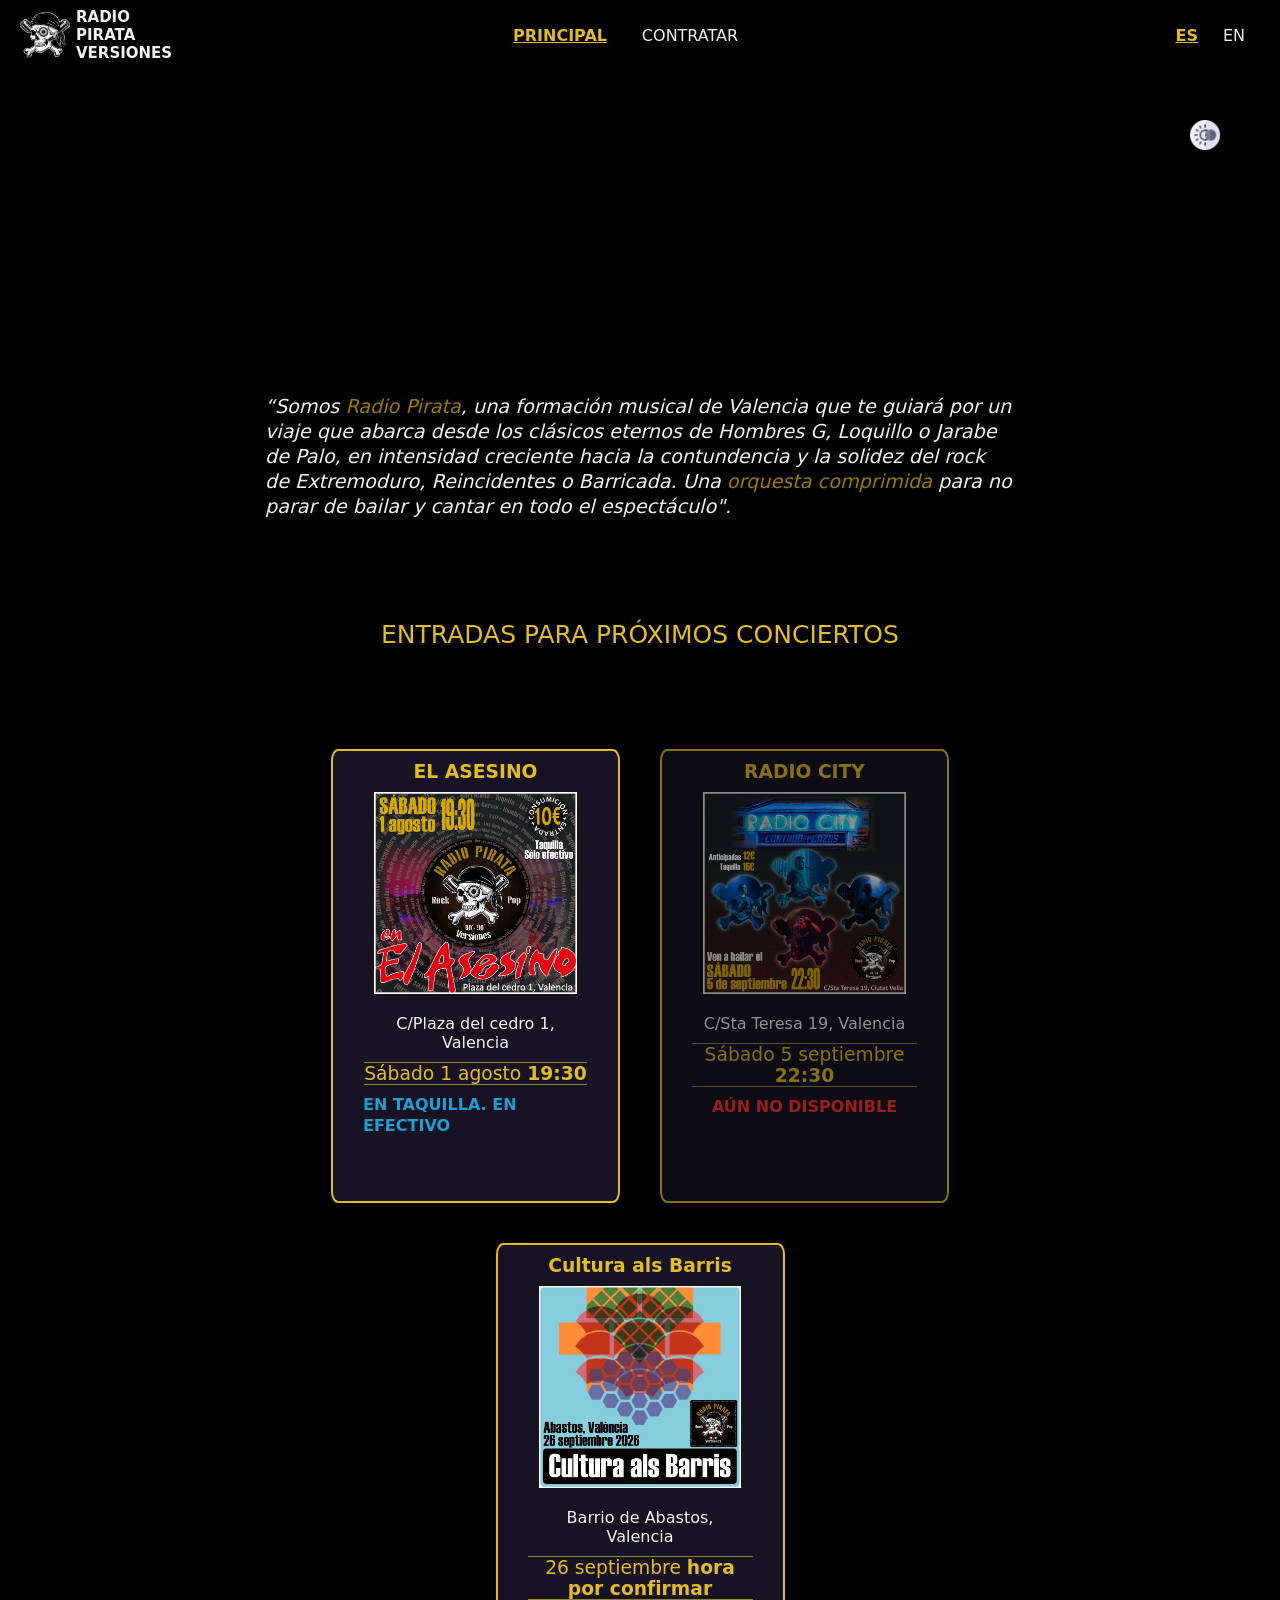
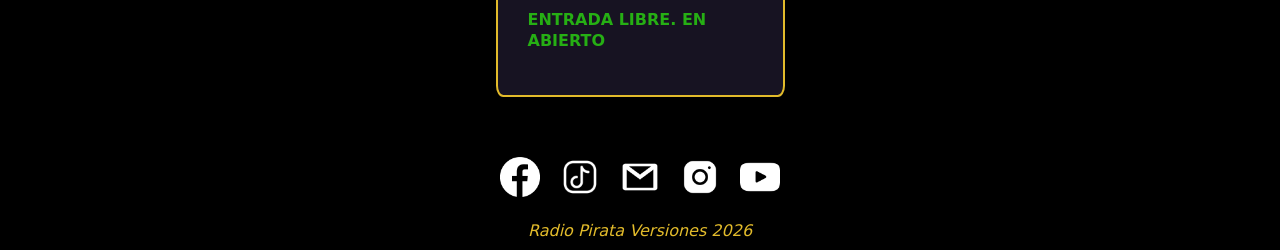
==== index.html @ 69553586 "Añado cartel bolo abastos 26septiembre" ====
<!DOCTYPE html>
<html lang="es">
  <head>
    <meta charset="UTF-8" />
    <meta name="viewport" content="width=device-width, initial-scale=1.0" />
    <!-- Título optimizado con palabras clave -->
    <title>Radio Pirata | Grupo de Versiones Pop-Rock en Valencia</title>

    <!-- Rutas corregidas (sin el ../) -->
    <link rel="icon" type="image/png" href="imagenes/sin_borde.png" sizes="480x480" />
    <link rel="apple-touch-icon" href="imagenes/sin_borde2.png" />
    <link rel="stylesheet" href="estilo2.css" />
    

    <meta name="description" content="Radio Pirata: Grupo de versiones en Valencia. El mejor pop-rock de los 80 y 90: Hombres G, Loquillo, Extremoduro y más. ¡Contrátanos para tu evento!">
    
    <meta property="og:type" content="website">
    <meta property="og:url" content="https://danielmonteroroman.github.io/radio-pirata-versiones/">
    <meta property="og:title" content="Radio Pirata Versiones | Grupo Musical Valencia">
    <meta property="og:description" content="Revive el mejor pop-rock de los 80 y 90 con Radio Pirata. Conciertos en directo y contratación.">
    <meta property="og:image" content="https://danielmonteroroman.github.io/radio-pirata-versiones/imagenes/con_borde.png">

    <meta name="twitter:card" content="summary_large_image">
    <meta name="twitter:title" content="Radio Pirata Versiones | Rock 80s y 90s">
    <meta name="twitter:image" content="https://danielmonteroroman.github.io/radio-pirata-versiones/imagenes/con_borde.png">
  
    <meta name="google-site-verification" content="Q3hFV1YTXYrRKF55JY605f8mhFQ7PyG21UjYnfD1I-o" />

  </head>
  <body class="dark-mode">
    <header>
       
      <section  id="ham_menu">
        <button id="cerrar" class="button_ham"><img src="imagenes/Close.png" alt="botón para cerrar menú"></button>
       <div >
        <ul >
          <li class="seleccionado">PRINCIPAL</li>          
          
          <li><a href="ES/contratar.html">CONTRATAR</a></li>
        </ul>
        <ul id="ham_idioma">
            <li class="seleccionado">ES</li>
            <li><a href="EN/main.html">EN</a></li>
          </ul>
      </div>
      </section>

      <div class="cabecera">
        <section id="hamburger">
          <button><img src="imagenes/ham_blanco.png" alt="boton para abrir menu"></button>
        </section>

        <section class="cabecera-izquierda">
          <img
            src="imagenes/con_borde.png"
            alt="logo de Radio Pirata"
          />
          <h1>RADIO PIRATA VERSIONES</h1>
        </section>

        <section id="nav">
          
          <ul>
            <li class="seleccionado">PRINCIPAL</li>
            
             <li><a href="ES/contratar.html">CONTRATAR</a></li>
          </ul>
        </section>

      <section class="cabecera-derecha" id="idiomas">
          <ul>
             <li class="seleccionado">ES</li>
            <li><a href="EN/main.html">EN</a></li>
          </ul>
        </section>

        <img id="tema" src="imagenes/circle.png" alt="botón para cambiar modo oscuro y claro" />
      </div>
    </header>

    <section id="presentacion">
      

      <div id="descripcion">

       

        <video  id="profile" autoplay  muted playsinline> <!--LOGO-->
          <source src="videos/logo.webm" type="video/webm">
          Tu navegador no soporta videos integrados.
        </video>
       <!-- <img id="profile" src="../imagenes/circular_con_todo.png" />-->
        <p>
          <br/>
          “Somos <b >Radio Pirata</b>, una formación musical de Valencia que te guiará por un viaje que abarca desde los clásicos 
          eternos de Hombres G, Loquillo o Jarabe de Palo, en intensidad creciente hacia la contundencia y la solidez del rock
          de Extremoduro, Reincidentes o Barricada. Una <b>orquesta comprimida</b> para no parar de bailar y cantar en todo el 
          espectáculo".
        </p>
        
      </div>
    </section>
    
    <main id="muestra_juegos">
      <h2>  ENTRADAS PARA PRÓXIMOS CONCIERTOS</h2>

      <div class="proyectos">
        
        
        <!--
        <a href="https://www.blacknoteclub.com/event-details/radio-pirata" target="_blank">
          <div class="juego">
            <h3> <strong>BLACK NOTE CLUB</strong></h3>
            <img
              id="logo_DogsAndPuppies"
              width="200"
              src="imagenes/black.jpg"
              alt="cartel del concierto en Black Note Club"
            />
            
            <h4 style="margin: 10px;">VER CONCIERTO</h4> 
              <h3 class="fecha">
            
              <strong> YOUTUBE</strong></h3>
            

            <p class="anuncio" style="color: #229dd1;">
            Grabación del concierto en directo  el 11 de julio de 2026 en Black Note Club, Valencia.
            </p>
          </div>
        </a>
        -->
          <a href="" onclick="return false;">
          <div class="juego inactivo">
            <h3> <strong>EL ASESINO</strong></h3>
            <img
              id="logo_DogsAndPuppies"
              width="200"
              src="imagenes/Asesino_1agosto.jpg"
              alt="cartel del concierto en El Asesino"
            />
            
            <h4 style="margin: 10px;">C/Plaza del cedro 1, Valencia</h4> 
              <h3 class="fecha"> Sábado 1 agosto
            
              <strong> 19:30</strong></h3>
            

            <p class="anuncio" style="color: #229dd1;">
            EN TAQUILLA. EN EFECTIVO
            </p>
           
          </div>
        </a>
         
         <a href="" onclick="return false;">
          <div class="juego inactivo proximamente">
            <h3> <strong>RADIO CITY</strong></h3>
            <img
              id="logo_DogsAndPuppies"
              width="200"
              src="imagenes/radio city 5septiembre.jpg"
              alt="cartel del concierto en Radio City"
            />
            
            <h4 style="margin: 10px;">C/Sta Teresa 19, Valencia</h4> 
              <h3 class="fecha"> Sábado 5 septiembre
            
              <strong> 22:30</strong></h3>
            

            <p class="anuncio" style="color: #ff3535;">
            AÚN NO DISPONIBLE
            </p>
           
          </div>
        </a>

        <a href="" onclick="return false;">
          <div class="juego inactivo">
            <h3> <strong>Cultura als Barris</strong></h3>
            <img
              id="logo_DogsAndPuppies"
              width="200"
              src="imagenes/Abastos_CulturaAlsBarris_26septiembre.jpg"
              alt="cartel del concierto de Cultura als Barris"
            />
            
            <h4 style="margin: 10px;">Barrio de Abastos, Valencia</h4> 
              <h3 class="fecha"> 26 septiembre
            
              <strong>hora por confirmar</strong></h3>
            

            <p class="anuncio" style="color: #26af14;">
            ENTRADA LIBRE. EN ABIERTO
            </p>
           
          </div>
        </a>
        
      
        
        <!--ACTIVO-->

        <!--  
        <a href="https://www.entradascastellon.com/2026/4/25/radio-pirata-rock-de-los-80-90-en-castello-la-bohemia?cs=tickets-castellon" target="_blank">
          <div class="juego">
             <h3><strong>LA BOHEMIA</strong></h3>
            <img
              id="logo_DogsAndPuppies"
              width="200"
              src="imagenes/CARTEL BOHEMIA.png"
              alt="cartel del concierto en La Bohemia"
            />
           
            <h4 style="margin: 10px;">C/Ciscar 14, Castellón de la Plana </h4>
            <h3 class="fecha">Sábado 25 abril 2026
            <strong>19:30</strong> </h3>
            

            <p class="anuncio" style="color: #229dd1;">
         COMPRAR ENTRADAS
            </p>
          </div>
        </a>
        -->

        <!--INACTIVO-->

       <!-- <a href="" onclick="return false;">
          <div class="juego inactivo">
            <h3>BLACK NOTE</h3>
            <img
              id="logo_DogsAndPuppies"
              width="200"
              src="../imagenes/black.jpg"
              alt="cartel del concierto en Black Note Club"
            />
            
            <h4>Polo y Peilorón Valencia</br>
             24 de julio de 2026
            </h4> 
             <h3>19:00</h3>
            

            <p>
             <strong>AÚN NO DISPONIBLE</strong>
            </p>
          </div>
        </a>-->

       <!-- <h2>YOUTUBE: Concierto en directo el 11 de julio de 2026 en Black Note Club, Valencia:</h2>

             <iframe width="560" height="315" src="https://www.youtube.com/embed/INWtBLVp1wk?si=n5qknh2-gwpCuo0Y&amp;start=180" title="YouTube video player" frameborder="0" allow="accelerometer; autoplay; clipboard-write; encrypted-media; gyroscope; picture-in-picture; web-share" referrerpolicy="strict-origin-when-cross-origin" allowfullscreen></iframe>--> 

        
      </div>
      
     
    </main>

     <footer>
      <section id="redes">
        <a href="https://www.facebook.com/people/Radio-Pirata-Versiones/61585235996699/" target="_blank"
          ><img src="imagenes/2067d3.png" alt="Página de Facebook de Radio Pirata Versiones"
        /></a>
        <a href="https://www.tiktok.com/@radiopirataversiones" target="_blank"
          ><img src="imagenes/Iconoir_tiktok_white.svg.png" alt="Página de TikTok de Radio Pirata Versiones"
        /></a>

        <a href="mailto:radiopirataversiones@hotmail.com" target="_blank"
          ><img src="imagenes/gmail.png" alt="e-mail de Radio Pirata Versiones"
        /></a>
        <a href="https://www.instagram.com/radiopirataversiones/" target="_blank"
          ><img src="imagenes/instagram-new.png" alt="Página de Instagram de Radio Pirata Versiones" />
        </a>
        <a href="https://www.youtube.com/@RadioPirataVersiones" target="_blank"
          ><img src="imagenes/152810s.png" alt="Página de YouTube de Radio Pirata Versiones" />
        </a>
      </section>
      <address>Radio Pirata Versiones 2026</address>
    </footer>

    <script src="control.js" defer></script>
  </body>
</html>
---- estilo2.css ----
:root
{
  --cabecera: #000000e6;
  --negroFondo: #000000;
  --blancoFondo: #eae9e9;


 
  --letrasAmarillas: #e2bb2b;

  --letrasBlancas: #f1f1f1;
  --letrasNegras: #191919;


  --tarjetasOscuras: #171322;
  --tarjetasClaras: #ffffff;

 

  --enlace_hover:#cd7266;
  --menulateral:#4b0902f9;
   
}
html {
  background-color: #1e0088; /* mismo que var(--negroFondo) */
  color: #f1f1f1;
}

body,
html {
  
  min-height: 100vh;
  width: 100%;
  margin: 0;
  padding: 0;
  transition: background-color 1s, color 0.4s;
  scroll-behavior: smooth;
  
}

b {
 color: #9b7a02;
  font-weight: 500;
}

html {
  scroll-behavior: smooth;
  
}

* {
  font-family: system-ui, -apple-system, BlinkMacSystemFont, "Segoe UI", Roboto,
    Oxygen, Ubuntu, Cantarell, "Open Sans", "Helvetica Neue", sans-serif;
  margin: 0;

}

section, article {
  scroll-margin-top: 67.80px; /* altura del menú fijo */
}

/*------------------------------------------TEMAS*/



body.light-mode #presentacion {
  background-image:
  linear-gradient(var(--blancoFondo), rgba(255, 255, 255, 0.2), var(--blancoFondo)),
  url("imagenes/fondo4.gif");
  background-repeat: no-repeat;
  background-size:cover;
  background-position: center; 
  
}

body.dark-mode #presentacion {
 background-image:
  linear-gradient(var(--negroFondo), rgba(0, 0, 0, 0.50), var(--negroFondo)),
  url("imagenes/fondo4.gif");
  background-repeat: no-repeat;
  background-size:cover;
  background-position: center;
  
}

html.light-mode body, body.light-mode {
  background: var(--blancoFondo);
}
html.dark-mode body, body.dark-mode {
  background: var(--negroFondo);
}

body.light-mode p {
  color: var(--negroFondo);
}

body.dark-mode p,
body.dark-mode #descripcion p {
  color: var(--letrasBlancas)
}

body.light-mode p,
body.light-mode #descripcion p {
  color: var(--negroFondo);
}

body.light-mode .blanc {
  filter: drop-shadow(0 0 0.15rem rgb(0, 0, 0));
}

body.light-mode #overlay p {
  background-color:var(--blancoFondo);
  border-radius: 15px;
}

body.dark-mode .juego {
  background-color: var(--tarjetasOscuras);
  border: 2px solid var(--letrasAmarillas);
 
}

body.light-mode .juego {
  background-color: var(--tarjetasClaras);
  border: 3px solid; color:#c9ae00;
 
}

body.dark-mode .juego h4
{
    color: var(--letrasBlancas);
}

body.light-mode .juego h4
{
    color: var(--negroFondo);
}

body.dark-mode main p a:hover {
  color: #6691cd;
  
}

body.light-mode main p a:hover {
  color: rgb(102, 145, 205);
  
}

body.light-mode h3, body.light-mode h2{
    color:  rgb(143, 114, 0);
    
}

body.dark-mode h3, body.dark-mode h2{
    color:var(--letrasAmarillas);
}


body.dark-mode #timeline .derecha p
{
  color: var(--letrasAmarillas);
}
body.light-mode #timeline .derecha p
{
  color: var(--cabecera);
}

body.light-mode .contact-form input,
body.light-mode .contact-form textarea {
  
  background-color: var(--tarjetasClaras);

}

body.dark-mode .contact-form input,
body.dark-mode .contact-form textarea {

  background-color: #444;
  
}

body.dark-mode label{
  color: var(--letrasBlancas);
}

body.light-mode label{
  color: var(--letrasNegras);
}

 body.light-mode .contact-form button {
  background-color: var(--cabecera) ;
  color: var(--letrasBlancas);

    
}

body.dark-mode .contact-form button {
  background-color: var(--letrasAmarillas);
  color: #222;
  
}

body.dark-mode .contact-form input:focus,
body.dark-mode .contact-form textarea:focus {
  outline: 2px solid var(--letrasAmarillas);
}
body.light-mode .contact-form input:focus,
body.light-mode .contact-form textarea:focus {
  outline: 2px solid var(--cabecera);
}

body.dark-mode .contact-form input,
body.dark-mode .contact-form textarea {
 
  color:var(--letrasBlancas);
 
}

body.ligth-mode .contact-form input,
body.ligth-mode .contact-form textarea {
 
  color:var(--letrasNegras);
 
}

body.dark-mode #segunda_descripcion b{
  color: var(--letrasAmarillas);
}
body.light-mode #segunda_descripcion b{
  color: var(--cabecera);
}


body.dark-mode #timeline { 
  border-left: 4px solid var(--letrasAmarillas);
}
body.light-mode #timeline { 
  border-left: 4px solid var(--cabecera);
}

body.dark-mode .aportacion{
  border-left: 4px solid var(--letrasAmarillas);
}

body.light-mode .aportacion{
  border-left: 4px solid var(--cabecera);
}

/*

body.light-mode .galeria img{
  border: 2px, solid var(--tarjetasOscuras);
}

body.dark-mode .galeria img{
  border: 2px, solid  white;
}

*/

/*--------------------------------------------GENERAL - PRINCIPAL*/

#hamburger {
  display: none;
}

#ham_menu{
    opacity: 0;
    visibility: hidden;
    
    position:fixed;
    top:0;
    left: 0;
    bottom: 0;
    transition: transform 0.4s;
}

body a {
  text-decoration: none;
  color: inherit;
}

p {
  line-height: 1.3;
}

h1 {
  /*font-size: calc(1em + 10vw);
  margin: 10px;

  color: var(--letrasBlancas);

  font-weight: 500;
 

  font-family: system-ui, -apple-system, BlinkMacSystemFont, Oxygen, Ubuntu, Cantarell, "Open Sans", "Helvetica Neue", sans-serif;
    

   margin-bottom: 0;*/

   
   font-size: 15px;
   
}



#muestra_juegos {
  margin-top: 100px;
  width: 70vw;

  margin-left: auto;
  margin-right: auto;
  display: block;
}

 h3 {
  
  text-align: center;
  font-weight: 400;
}


h2{

     font-size: calc(1em + 4vw);
    font-weight: 500;
    text-align: center;
}

header {
  width: 100%;
  display: flex;
  flex-direction: row;
  background-color: var(--cabecera);
  backdrop-filter: blur(10px);

  position: sticky;
  top: 0;
  z-index: 1000;
}

#tema {
  position: relative;
  width: 30px;
  top: 100px;
  left: -60px;
  cursor:pointer;
  justify-items: end;
}

#tema img {
  width: 100%;
  filter: drop-shadow(0 0 0.25rem  rgb(0, 0, 0));
}
#nav {
  width: 50%;
  margin: 0 auto;
  display: flex;
  color: var(--letrasBlancas);


}

.cabecera {
  display: flex;
  flex-direction: row;
  box-shadow: 0px 1px 15px 2px black;

  align-items: center;
  justify-content: space-between;
  width: 100%;
}

.cabecera-izquierda {
  display: flex;
  align-items: center;
  gap: 6px;
  justify-content: flex-start;

  width: 100px;
}

.cabecera-izquierda h3
{
   display: none;
}

.cabecera-derecha {
  width: 100px;
  display: flex; 

  justify-content: flex-end;
  align-items: center;
  margin-left: 0;
  color: var(--letrasBlancas);
}

.cabecera-derecha ul {
  display: flex;
  
  gap: 25px;
  list-style: none;

  margin-right: 5%;
  justify-content: center;
  align-items: center;
}

#nav {
 
  justify-content: center;
  align-items: center;
}

.cabecera-derecha #idiomas ul {
  gap: 8px !important;
  justify-content: flex-end;
}

.cabecera-izquierda img {
  width: 50px;
  margin-left: 20px;
  margin-top: 10px;
  margin-bottom: 10px;
}


#presentacion{
    margin-top: 25px;
    display: flex;
    flex-direction: column;
    align-items: center;
   
}



#descripcion {

  margin-top: 25px;
  display: flex;
  flex-direction: column;
  align-items: center;
  justify-content: center;
  text-align: center;  
 
}


#descripcion p {
  font-size: 1.2em;
  font-style: italic;
 
  max-width: 750px;    
 
  text-align: left;
 
}



#profile {
  width: 1000%;  

  max-width: 500px;

  border-radius: 150px;
  border-color: rgb(0, 0, 0);

  position: static;
 
}



.proyectos {
  width: 100%;
  
  text-align: center;

  display: flex;
  flex-flow: row wrap;

  justify-content: center;

  align-items: start;

  gap: 40px;
  margin-bottom: 50px;
  margin-top: 100px;

}

.proyectos a
{
   height:max-content;
}

.juego {

  display: flex;
  flex-direction: column;
  align-items:center;
  justify-content: flex-start;
   

 position: relative;

  width: 225px;
  height: 400px; 

  padding-top: 10px;
  padding-left: 30px;
  padding-right: 30px;
  padding-bottom: 40px;
  transition: transform 0.2s;

   border-radius: 2.5%;
   

}

.juego img {
  width: 90%;

  
  margin: 10px;

  width: 90%;
  
}

.juego h4{

    color:#dfdede ;
    font-weight: 400;
    margin-bottom: 30px;
}

.fecha{
  border-top: 1px solid #958520;
  border-bottom: 1px solid #958520;
}

.anuncio{
  
  font-weight: bold;
  margin-top: 10px;
}

.juego:not(.inactivo):hover  {
  transform: scale(1.01); /* 100/90 ≈ 1.11 */
  cursor: pointer;
  filter: drop-shadow(0px 3px 3px rgb(99, 99, 99));
  
}
.juego.inactivo:not(.proximamente) {
  cursor:default; /* Ponemos el ratón de "prohibido" en vez de la manita */
  
}

/* --- ESTILOS SOLO PARA EL EVENTO INACTIVO --- */

/* 1. Lo hacemos un poco transparente para que parezca apagado */
.juego.proximamente {
  opacity: 0.6; 
  cursor: not-allowed; /* Ponemos el ratón de "prohibido" en vez de la manita */
}

/* 2. Anulamos los efectos de tu hover normal */
.juego.inactivo:hover {
  transform: none; /* Quitamos el scale(1.02) */
  /*cursor: not-allowed;  Ponemos el ratón de "prohibido" en vez de la manita */
  filter: none; /* Quitamos la sombra (drop-shadow) */
}



.juego p {
  
  font-size: 16px;
  text-align: left ;
}

.juego:not(.inactivo):hover h3 {
  color: #d3a314;
}

header p {
  margin: 5px;
}

ul {
  list-style: none;
  display: flex;
  justify-content: center;

  padding: 0;
}

#nav ul li {
  padding: 5px;
  width: 120px;
  text-align: center;
}

ul li:hover {
  color: #f6d46d;;
  cursor: pointer;
}

footer {
  
  background-color:var(--cabecera);
  color: var(--letrasAmarillas);
  text-align: center;

  width: 100%;
}


#redes {
  display: flex;
  flex-wrap: wrap;
  justify-content: center;
  align-items: center;
  gap: 20px;
  margin: 10px;
}

#redes img {
  width: 40px;
  margin-top: 10px;

  cursor: pointer;
}

#redes_contratar {
  display: flex;
  flex-wrap: wrap;
  justify-content: center;
  align-items: center;
  gap: 30px;
  margin: 10px;
  text-align: center;
}

#redes_contratar   img {
  width: 70px;
  margin-top: 10px;

  cursor: pointer;
}




.seleccionado {
  color:var(--letrasAmarillas);

  font-weight: bolder;

  text-decoration: underline;
}

address {
  padding: 10px;
}


/*-----------------------------------------PROJECTS-----*/

/*................ Overlay invisible */


#overlay {
  position: fixed;
  inset: 0;
  background: rgba(0, 0, 0, 0.8);
  display: flex;
  flex-direction: column;
  justify-content: center;
  align-items: center;

  /* transición */
  opacity: 0;
  visibility: hidden;
  transition: opacity 0.4s ease, visibility 0.4s ease;


  z-index:9999;
}
#overlay p {
  margin: 15px;
  padding: 10px;
  padding-left: 40px;
  padding-right: 40px;
  background-color: rgb(55, 55, 55);
  border-radius: 15px;
}

#overlay img {
  max-width: 90%;
  max-height: 90%;
  transform: scale(0.9);
  transition: transform 0.4s ease;
}

/*................ Cuando se hace visible */

#overlay.visible {
  opacity: 1;
  visibility: visible;
}

#overlay.visible img {
  transform: scale(1);
}

#overlay p{

  width:70%;
  text-align: center;
}


/*..................*/

#proyectos {
  width: 100%;
  margin-top: 0px;
  display: flex;
  flex-direction: column;
align-items: center;
  align-self:center;  

  gap: 100px;
  
}



#proyectos article {

  display: flex;
  flex-direction: column;
  align-items: center;
  justify-content: center;

  align-self: center;

  transition: background-color 1s, color 0.4s;

  border-radius: 10px;
}

#proyectos article p {
  display: inline;
  width: 70%;
  text-indent: 0;

  line-height: 1.5;
 
  font-size: medium;
  margin: 20px 20px 20px 0px;
  text-align: left;
}

 .title {
  width: 75%;

  max-width: 1500px;
  
}

.galeria {
  display: flex;
  flex-direction: row;
  gap: 10px;
  justify-content: center;
  align-items: center;
  flex-wrap: wrap;
  
  width: 100%;

  max-width: 1400px;

  margin-top:30px;

 
}

.galeria img{
  border-radius: 10px;
}

.galeria img:not(.vertical) {
  width: 350px;
 
  
}
.vertical {
  
 width: 150px;
   
}
.descripcion-proyecto {
  height: auto;
 width: 100%;
  display: flex;

  flex-direction: column;

  justify-content: left;
  align-items: center;
  gap: 20px;
  margin-top:30px;
  

  background-color: rgba(85, 52, 151, 0);
}

.aportacion {
  width: 70%;

  min-width: 300px;
  height: auto;

  padding: 10px;
  text-align: left;
}


main p a {
  text-decoration: underline;
}


.tecnologias {
  width: 90%;

  display: flex;
  flex-direction: row;

  flex-wrap: wrap;
  justify-content: center;
  gap: 30px;
}

.tecnologias img {
  max-width: 105px;
  height: auto;
  width: 100%;
  object-fit: contain;
}

.tecnologias img.doble {
  max-width: 200px;
}

.descargas {

  width: 90%;
  display: flex;
  flex-direction: row;
  flex-wrap: wrap;
  justify-content: center;
  align-items: center;
  gap: 10px;
  margin: 10px;
}
.descargas img {
  width: 150px;
  margin-top: 10px;

  cursor: pointer;
}

/*.video {
  display: flex;
  justify-content: center;
  align-items: center;
  margin: 30px;
}*/

.video {
  position: relative;
  width: 90%;
  
  max-width: 1000px; /* Ancho máximo deseado */
  margin: 0 auto; /* Centra el contenedor horizontalmente */
  margin: 30px auto 0 auto;
 
  aspect-ratio: 16/9;

  border-radius: 10px;
  filter: drop-shadow(0 0 0.25rem  rgb(59, 59, 59));

  overflow: hidden;
}

.video iframe {
  position: absolute;
  top: 0;
  left: 0;
  width: 100%;
  height: 100%;
  max-width: 1000px;
  max-height: 562px;
}


/*----EN DESARROLLO-----*/

.trabajando {
  width: auto;
  max-width: 150px;
}

/*----ABOUT ME-----*/

/*ABOUT ME _---------------------------------------*/

#descripcion.larga{
 padding-bottom: 0px;  
 flex-direction: column-reverse;
}
#descripcion.larga p {
  
 
  max-width: 900px;    
 
  text-align: left;
 
}

#segunda_descripcion p{
    font-size: 1.2em;
  font-style: italic;
 
  max-width: 1210px;    
 
  text-align: left;
 
}

#segunda_descripcion{
  
  margin: 24px;
  padding-bottom: 50px;  
   width: 60%;
   display: flex;
   justify-content: center;
}



#timeline { 

  margin-top: 20px;
  margin-bottom: 50px;
  padding-left: 10px;

  background-size: cover;

  width: auto;
  max-width: 1000px;
  justify-self: center;
  
  display: flex;
  align-items: center;
  flex-direction: column;
  margin-left: 10px;;
  margin-right: 10px;
  align-items: start;
  
}



.evento {
  margin-top:10px;
  width: 95%;
  
  text-align: left;
  margin-bottom: 15px;  
   
}
.evento p {
  
   margin-left: 10px;
   
}
.evento h3{
    text-align: left;
  
  font-size: 130%; 
  font-weight: 700;
}


#segunda_descripcion h3{
  text-align: left;
  
  font-size: 130%; 
  font-weight: 500;
 
}
/*MODO OSCURO*/

/* Eliminado el ancho fijo del body para permitir centrado completo */

/*------------------------------------------contacto:*/

.contacto { 

  padding: 60px 20px;
  text-align: center;
}

.contacto h2 {
  font-size: 2em;
  margin-bottom: 10px;
  
}

.contacto p {
  font-size: 1.1em;
  margin-bottom: 40px;
  
}

.contact-form {
  max-width: 500px;
  margin: 0 auto 40px;
  display: flex;
  flex-direction: column;
  gap: 15px;
}

.contact-form label {
  text-align: left;
  font-weight: 500;
}

.contact-form input,
.contact-form textarea {
  padding: 10px;
  border: none;
  border-radius: 5px;
  font-size: 1em; 
 
}


.contact-form button {
  
 
  font-size: 1.1em;
  font-weight: bold;
  border: none;
  border-radius: 5px;
  padding: 12px;
  cursor: pointer;
  transition: background 0.4s;
}




.mensaje-exito {
  display: none;
  color: #9cff9c;
  font-weight: 500;
  margin-bottom: 20px;
}

@media (max-width: 600px) {
  .contact-form {
    width: 100%;
  }
}


/*Media Query*/

@media screen and (max-width: 1100px) and (orientation: portrait) {
  #hamburger {
    display: flex;
   
  }

  h2{    
    
    margin-bottom: 30px;
    
  } 
  
  
  
  #nav{
    display: none;
  }

  #ham_menu {

    opacity: 0;
    visibility: hidden;
    
    position:fixed;
    top:0;
    left: 0;
    bottom: 0;
    /*background-color: #0a7590f8;*/
    background-color: var(--menulateral);
    
    box-shadow: 0 0 0 100vmax rgba(0, 0, 0, 0.51);

    display: block;
    width: 70%;  
    height: 100vh;

    transform: translateX(-100%); 
    transition: 
     transform 0.5s cubic-bezier(0.77, 0, 0.175, 1),
    opacity 1s ease,
    visibility 0.4s linear 0.4s;

    z-index: 1000;
    padding: 1rem;

    
  }
  #profile{
    max-width: 75%;
    
  }


  #ham_menu.visible{

    
    opacity: 1;
    visibility: visible;

    pointer-events: auto;

    transform:translateX(0);
    transition: transform 0.5s cubic-bezier(0.77, 0, 0.175, 1); 
  }

  #ham_menu ul{
    flex-direction: column;
     gap: 10px;   
    
    display: flex;
    
    gap: 40px;

    align-items: center;
    

    margin-top:100px;
  }

 #ham_menu ul li{
    
    font-size: 25px;
    font-weight: 800;
  }

  .button_ham{
    display: block;
  margin-left: auto;
  background: none;
  border: none;
  cursor: pointer;
    
   
  }

  .cabecera-derecha {
    display: none;
  }
  .cabecera-izquierda {

    display: flex;
    justify-content: flex-end;
    align-items: center;
    margin-left: auto;
    color: rgb(255, 255, 255);
    
  }

  .cabecera-izquierda h3{
    font-weight: 600;
  }
  #descripcion{
    flex-direction: column;
  }

    #descripcion p
    {
        margin-right: 30px;
        margin-left: 30px; 
    }

    
    #descripcion img
    {
        width: 100%;
    }

    

    #tema
    {       
        opacity: 0.5;
        top: 0px;
        left: -175px;
    }

  .cabecera-izquierda img {
  width: 40px;
  margin-left: 2px;
  margin-top: 10px;
  margin-bottom: 10px;
  }
  
  


  button
  {
    background-color: transparent; /* Elimina el fondo del botón */
    border: none; /* Elimina el borde del botón */
    outline: none; /* Elimina el contorno que aparece al hacer clic */
    padding: 0; /* Elimina el espacio interno del botón */
    cursor: pointer;
  }

  #hamburger button
  {
    width: 30px;
    height: 30px;
    margin-left: 15px;
    
  }

   #cerrar
  {
    width: 30px;
    height: 30px;
    margin-left: -5px;       
  }



  #cerrar img, #hamburger button img{
    width: 100%
  }

   .title {
  width: 125%;    

}


}

@media screen and (max-width: 750px) {

h1{
  display:flex;
  justify-self: right;
  
  }}

  h2{

    font-size: 25px;
  

}



.mensaje-exito {
  display: none;
  text-align: center;
  margin-top: 15px;
  padding: 10px;
  border-radius: 5px;
  font-weight: 500;
  color: #fff;
  transition: opacity 0.5s ease;
}
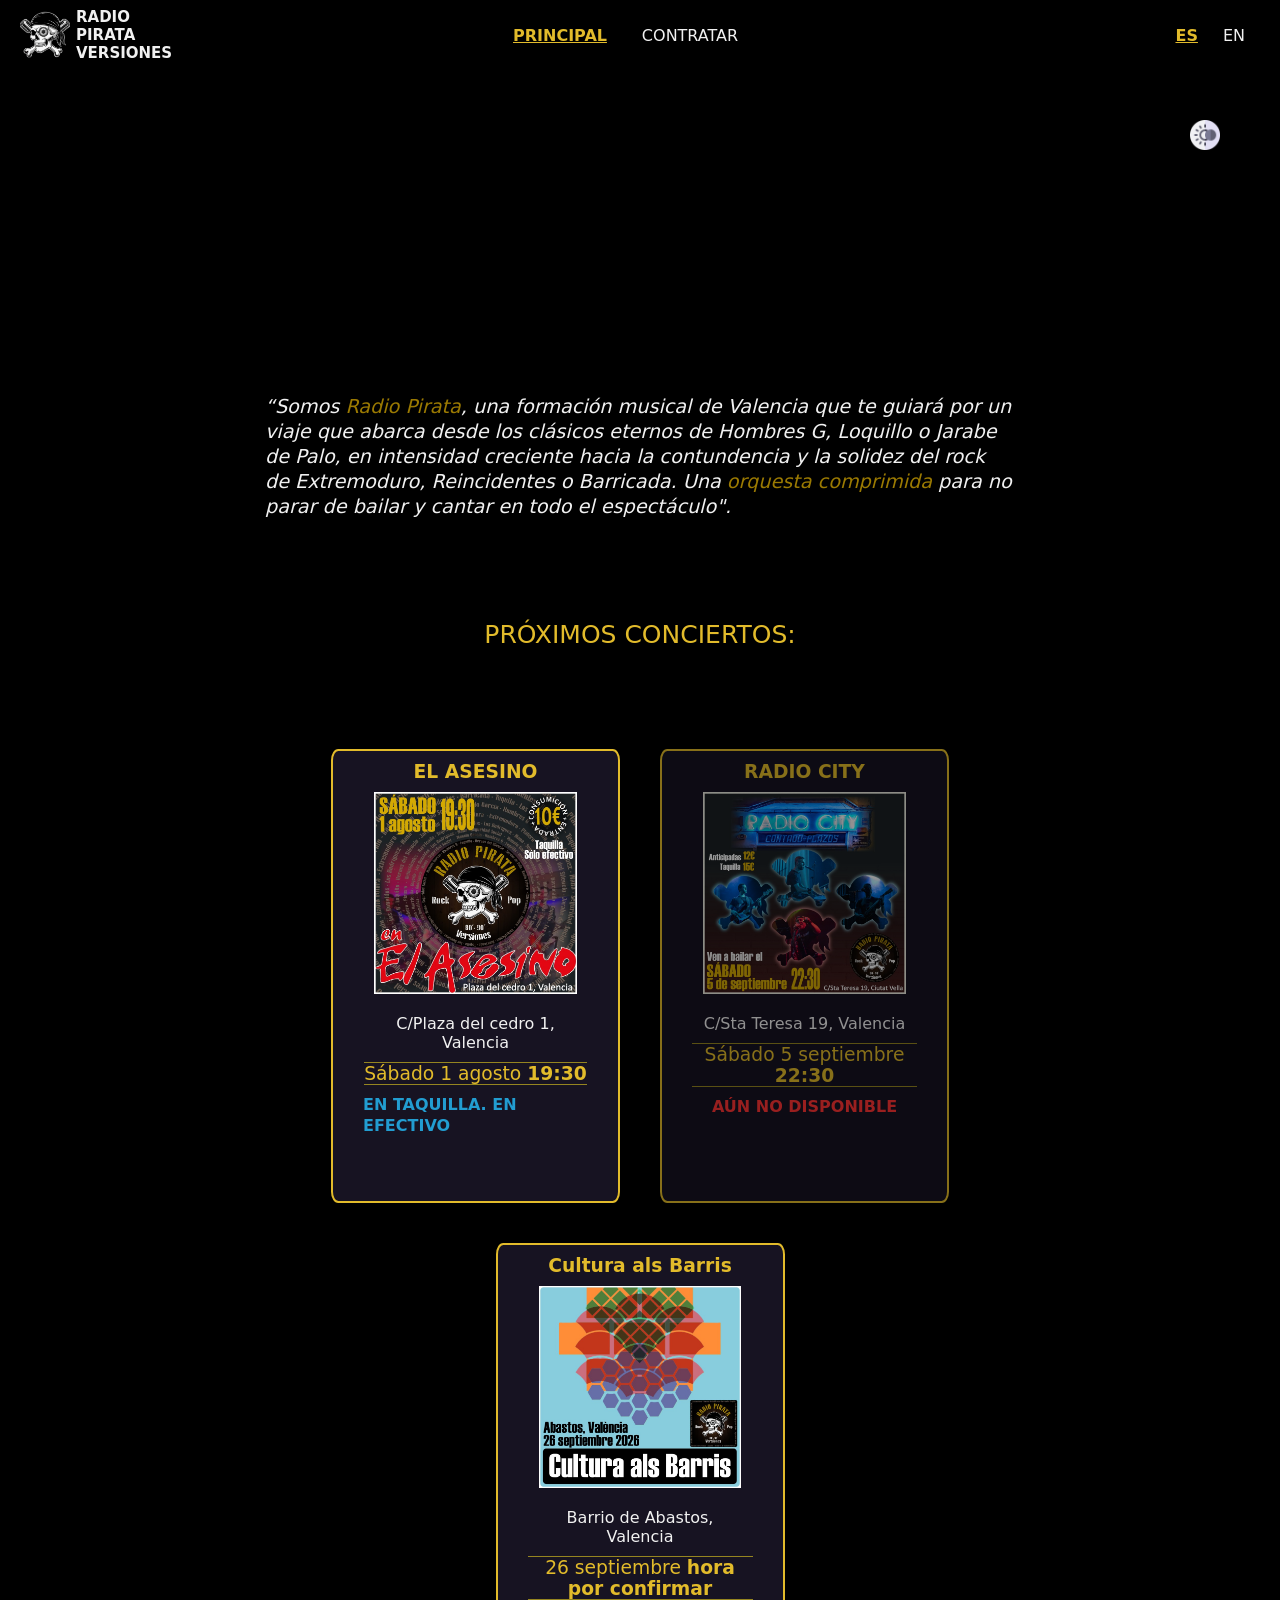
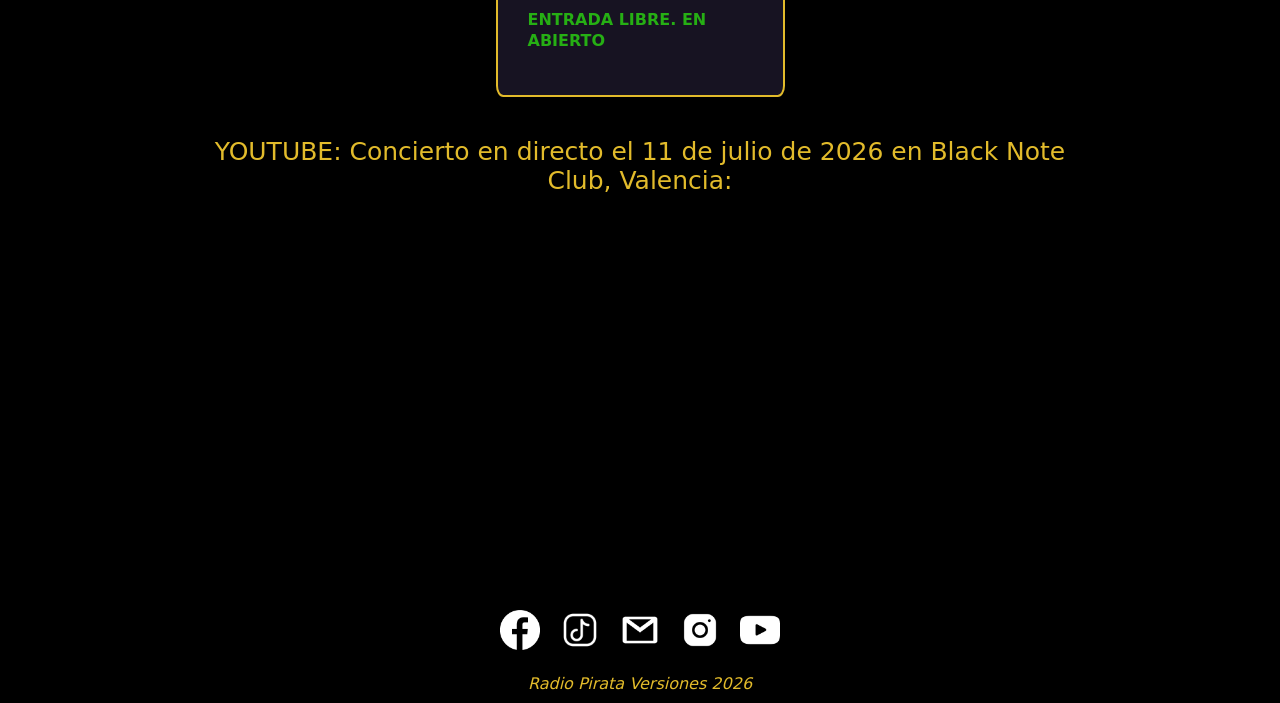
==== commit 4eabde74: "añado vídeo en página principal" ====
--- a/index.html
+++ b/index.html
@@ -102,7 +102,7 @@
     </section>
     
     <main id="muestra_juegos">
-      <h2>  ENTRADAS PARA PRÓXIMOS CONCIERTOS</h2>
+      <h2>PRÓXIMOS CONCIERTOS:</h2>
 
       <div class="proyectos">
         
@@ -250,10 +250,9 @@
           </div>
         </a>-->
 
-       <!-- <h2>YOUTUBE: Concierto en directo el 11 de julio de 2026 en Black Note Club, Valencia:</h2>
-
-             <iframe width="560" height="315" src="https://www.youtube.com/embed/INWtBLVp1wk?si=n5qknh2-gwpCuo0Y&amp;start=180" title="YouTube video player" frameborder="0" allow="accelerometer; autoplay; clipboard-write; encrypted-media; gyroscope; picture-in-picture; web-share" referrerpolicy="strict-origin-when-cross-origin" allowfullscreen></iframe>--> 
-
+       <h2>YOUTUBE: Concierto en directo el 11 de julio de 2026 en Black Note Club, Valencia:</h2>
+
+<iframe  style="border-radius: 25px;" width="560" height="315" src="https://www.youtube.com/embed/LZeTQO3Zzvw?si=-r2VMeg0oHq0HdU-" title="YouTube video player" frameborder="0" allow="accelerometer; autoplay; clipboard-write; encrypted-media; gyroscope; picture-in-picture; web-share" referrerpolicy="strict-origin-when-cross-origin" allowfullscreen></iframe>
         
       </div>
       
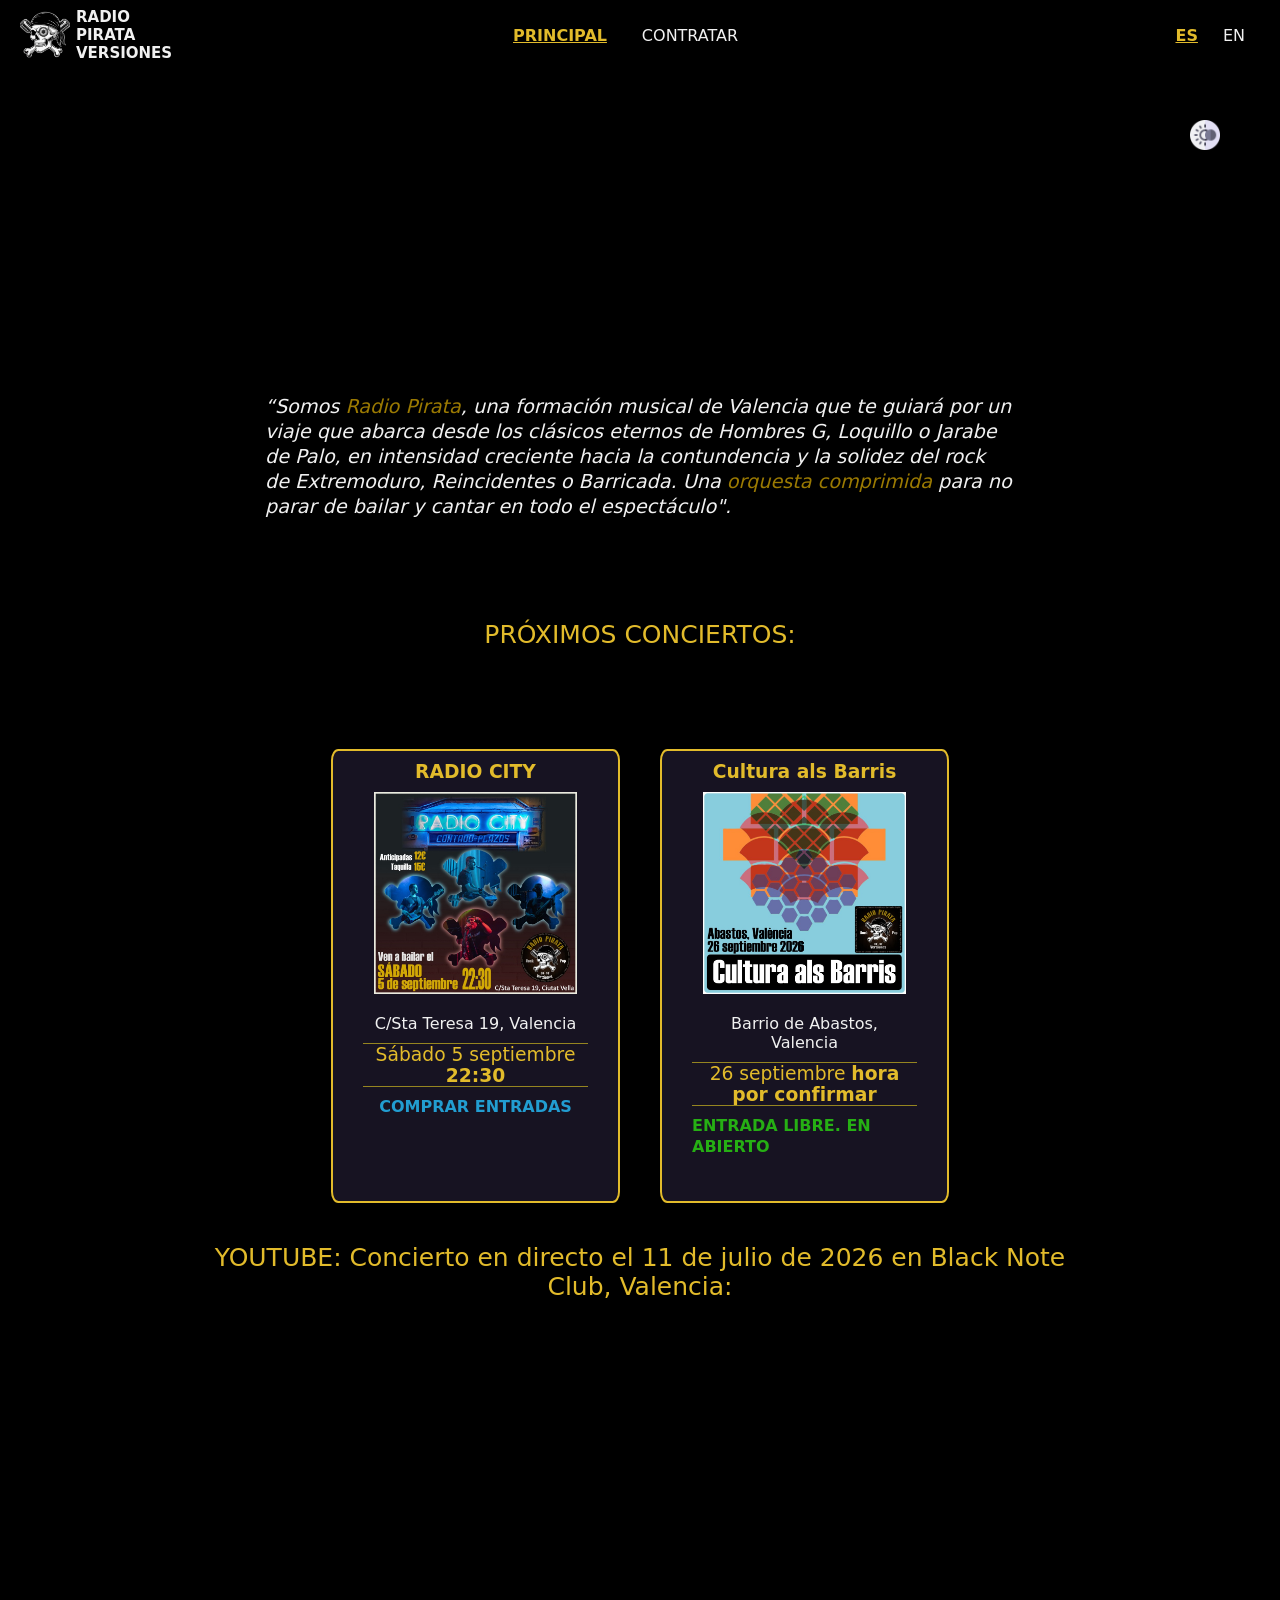
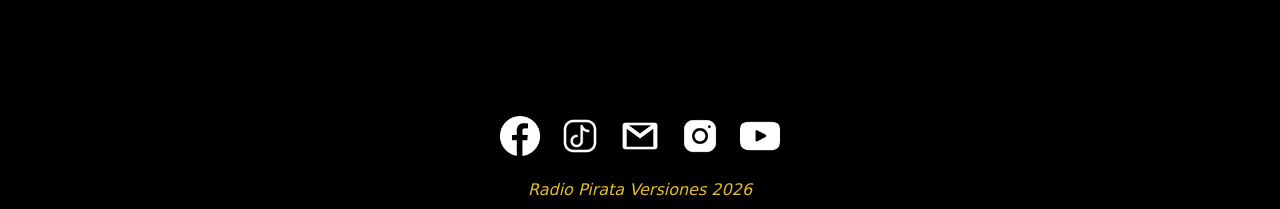
==== commit 83409338: "Actualización 3//8/26 Conciertos pasados:  Asesino 1-8-26  Enlace de entradas para Radio City 5-9-26" ====
--- a/index.html
+++ b/index.html
@@ -130,31 +130,9 @@
           </div>
         </a>
         -->
-          <a href="" onclick="return false;">
-          <div class="juego inactivo">
-            <h3> <strong>EL ASESINO</strong></h3>
-            <img
-              id="logo_DogsAndPuppies"
-              width="200"
-              src="imagenes/Asesino_1agosto.jpg"
-              alt="cartel del concierto en El Asesino"
-            />
-            
-            <h4 style="margin: 10px;">C/Plaza del cedro 1, Valencia</h4> 
-              <h3 class="fecha"> Sábado 1 agosto
-            
-              <strong> 19:30</strong></h3>
-            
-
-            <p class="anuncio" style="color: #229dd1;">
-            EN TAQUILLA. EN EFECTIVO
-            </p>
-           
-          </div>
-        </a>
-         
-         <a href="" onclick="return false;">
-          <div class="juego inactivo proximamente">
+          
+         <a href="https://entradium.com/es/events/radio-pirata" target="_blank">
+          <div class="juego">
             <h3> <strong>RADIO CITY</strong></h3>
             <img
               id="logo_DogsAndPuppies"
@@ -169,8 +147,8 @@
               <strong> 22:30</strong></h3>
             
 
-            <p class="anuncio" style="color: #ff3535;">
-            AÚN NO DISPONIBLE
+            <p class="anuncio" style="color:  #229dd1;">
+            COMPRAR ENTRADAS
             </p>
            
           </div>
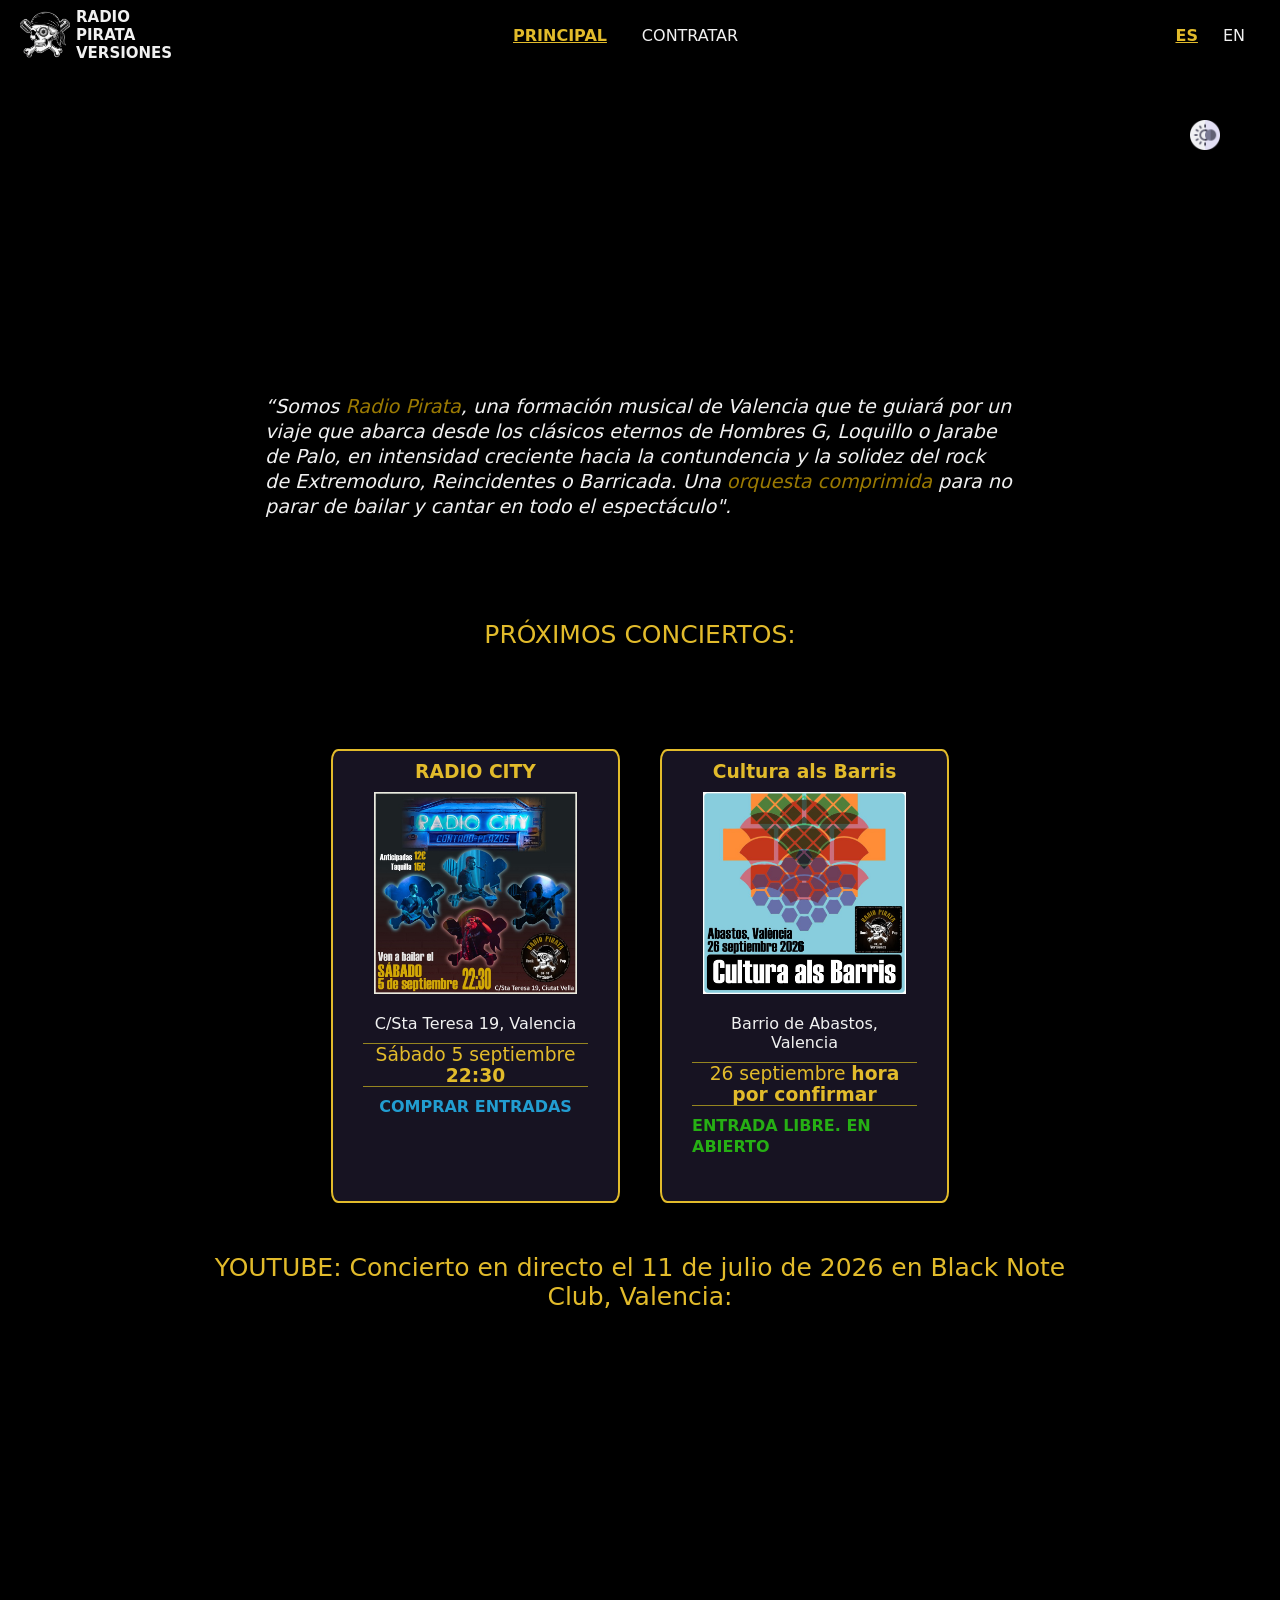
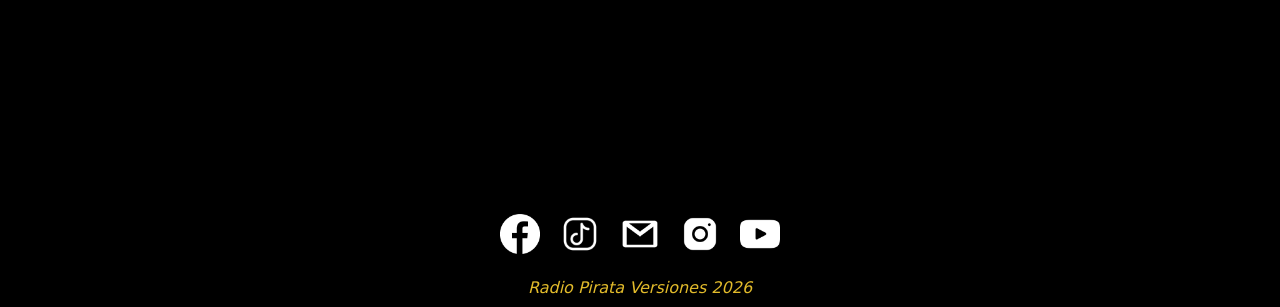
==== commit 54a43704: "Corrección de errores" ====
--- a/index.html
+++ b/index.html
@@ -105,32 +105,7 @@
       <h2>PRÓXIMOS CONCIERTOS:</h2>
 
       <div class="proyectos">
-        
-        
-        <!--
-        <a href="https://www.blacknoteclub.com/event-details/radio-pirata" target="_blank">
-          <div class="juego">
-            <h3> <strong>BLACK NOTE CLUB</strong></h3>
-            <img
-              id="logo_DogsAndPuppies"
-              width="200"
-              src="imagenes/black.jpg"
-              alt="cartel del concierto en Black Note Club"
-            />
-            
-            <h4 style="margin: 10px;">VER CONCIERTO</h4> 
-              <h3 class="fecha">
-            
-              <strong> YOUTUBE</strong></h3>
-            
-
-            <p class="anuncio" style="color: #229dd1;">
-            Grabación del concierto en directo  el 11 de julio de 2026 en Black Note Club, Valencia.
-            </p>
-          </div>
-        </a>
-        -->
-          
+                        
          <a href="https://entradium.com/es/events/radio-pirata" target="_blank">
           <div class="juego">
             <h3> <strong>RADIO CITY</strong></h3>
@@ -227,11 +202,14 @@
             </p>
           </div>
         </a>-->
-
-       <h2>YOUTUBE: Concierto en directo el 11 de julio de 2026 en Black Note Club, Valencia:</h2>
-
-<iframe  style="border-radius: 25px;" width="560" height="315" src="https://www.youtube.com/embed/LZeTQO3Zzvw?si=-r2VMeg0oHq0HdU-" title="YouTube video player" frameborder="0" allow="accelerometer; autoplay; clipboard-write; encrypted-media; gyroscope; picture-in-picture; web-share" referrerpolicy="strict-origin-when-cross-origin" allowfullscreen></iframe>
-        
+       
+               
+      </div>
+      <h2>YOUTUBE: Concierto en directo el 11 de julio de 2026 en Black Note Club, Valencia:</h2>
+      <div class="video">
+        
+
+      <iframe  style="border-radius: 25px;" width="560" height="315" src="https://www.youtube.com/embed/LZeTQO3Zzvw?si=-r2VMeg0oHq0HdU-" title="YouTube video player" frameborder="0" allow="accelerometer; autoplay; clipboard-write; encrypted-media; gyroscope; picture-in-picture; web-share" referrerpolicy="strict-origin-when-cross-origin" allowfullscreen></iframe>
       </div>
       
      
--- a/estilo2.css
+++ b/estilo2.css
@@ -885,6 +885,7 @@
 }*/
 
 .video {
+
   position: relative;
   width: 90%;
   
@@ -894,10 +895,12 @@
  
   aspect-ratio: 16/9;
 
-  border-radius: 10px;
+  border-radius: 60px;
   filter: drop-shadow(0 0 0.25rem  rgb(59, 59, 59));
 
   overflow: hidden;
+
+  align-items: center;
 }
 
 .video iframe {
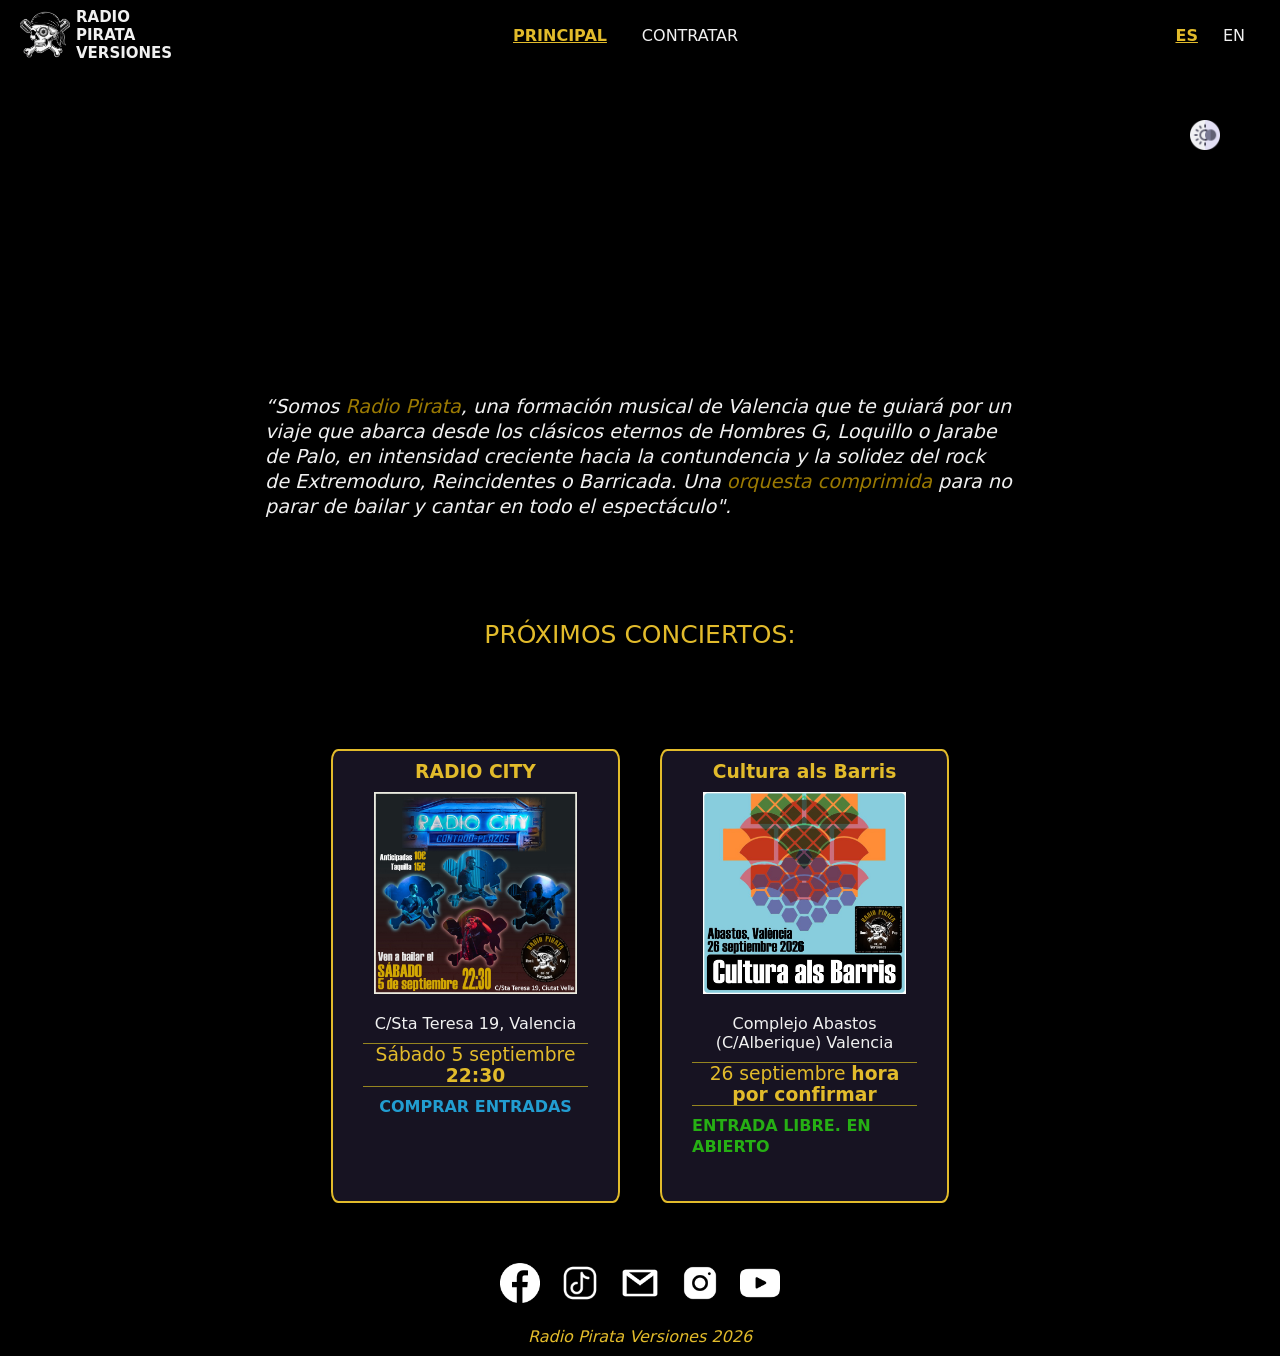
==== commit ed2b6a6e: "elimino vídeos" ====
--- a/index.html
+++ b/index.html
@@ -139,7 +139,7 @@
               alt="cartel del concierto de Cultura als Barris"
             />
             
-            <h4 style="margin: 10px;">Barrio de Abastos, Valencia</h4> 
+            <h4 style="margin: 10px;">Complejo Abastos (C/Alberique) Valencia</h4> 
               <h3 class="fecha"> 26 septiembre
             
               <strong>hora por confirmar</strong></h3>
@@ -205,12 +205,13 @@
        
                
       </div>
+      <!-- YOUTUBE 
       <h2>YOUTUBE: Concierto en directo el 11 de julio de 2026 en Black Note Club, Valencia:</h2>
       <div class="video">
         
 
       <iframe  style="border-radius: 25px;" width="560" height="315" src="https://www.youtube.com/embed/LZeTQO3Zzvw?si=-r2VMeg0oHq0HdU-" title="YouTube video player" frameborder="0" allow="accelerometer; autoplay; clipboard-write; encrypted-media; gyroscope; picture-in-picture; web-share" referrerpolicy="strict-origin-when-cross-origin" allowfullscreen></iframe>
-      </div>
+      </div>-->
       
      
     </main>
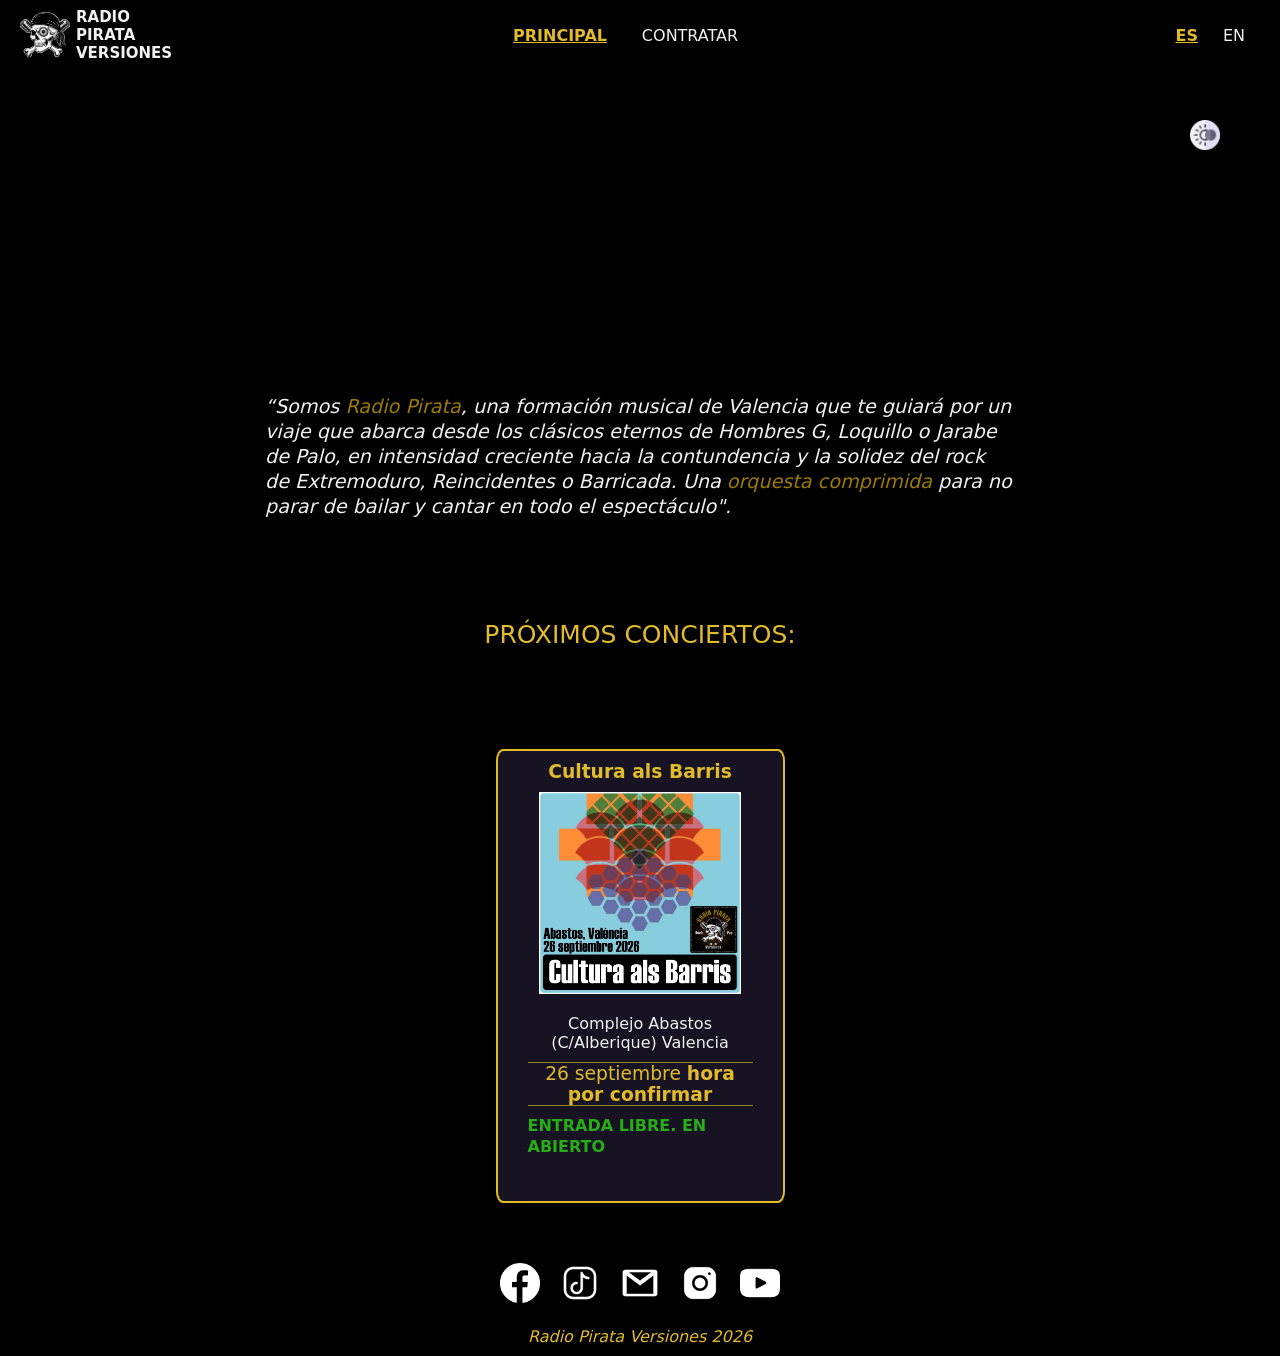
==== commit 395f30c3: "elimino el bolo de radio city" ====
--- a/index.html
+++ b/index.html
@@ -106,28 +106,7 @@
 
       <div class="proyectos">
                         
-         <a href="https://entradium.com/es/events/radio-pirata" target="_blank">
-          <div class="juego">
-            <h3> <strong>RADIO CITY</strong></h3>
-            <img
-              id="logo_DogsAndPuppies"
-              width="200"
-              src="imagenes/radio city 5septiembre.jpg"
-              alt="cartel del concierto en Radio City"
-            />
-            
-            <h4 style="margin: 10px;">C/Sta Teresa 19, Valencia</h4> 
-              <h3 class="fecha"> Sábado 5 septiembre
-            
-              <strong> 22:30</strong></h3>
-            
-
-            <p class="anuncio" style="color:  #229dd1;">
-            COMPRAR ENTRADAS
-            </p>
-           
-          </div>
-        </a>
+        
 
         <a href="" onclick="return false;">
           <div class="juego inactivo">
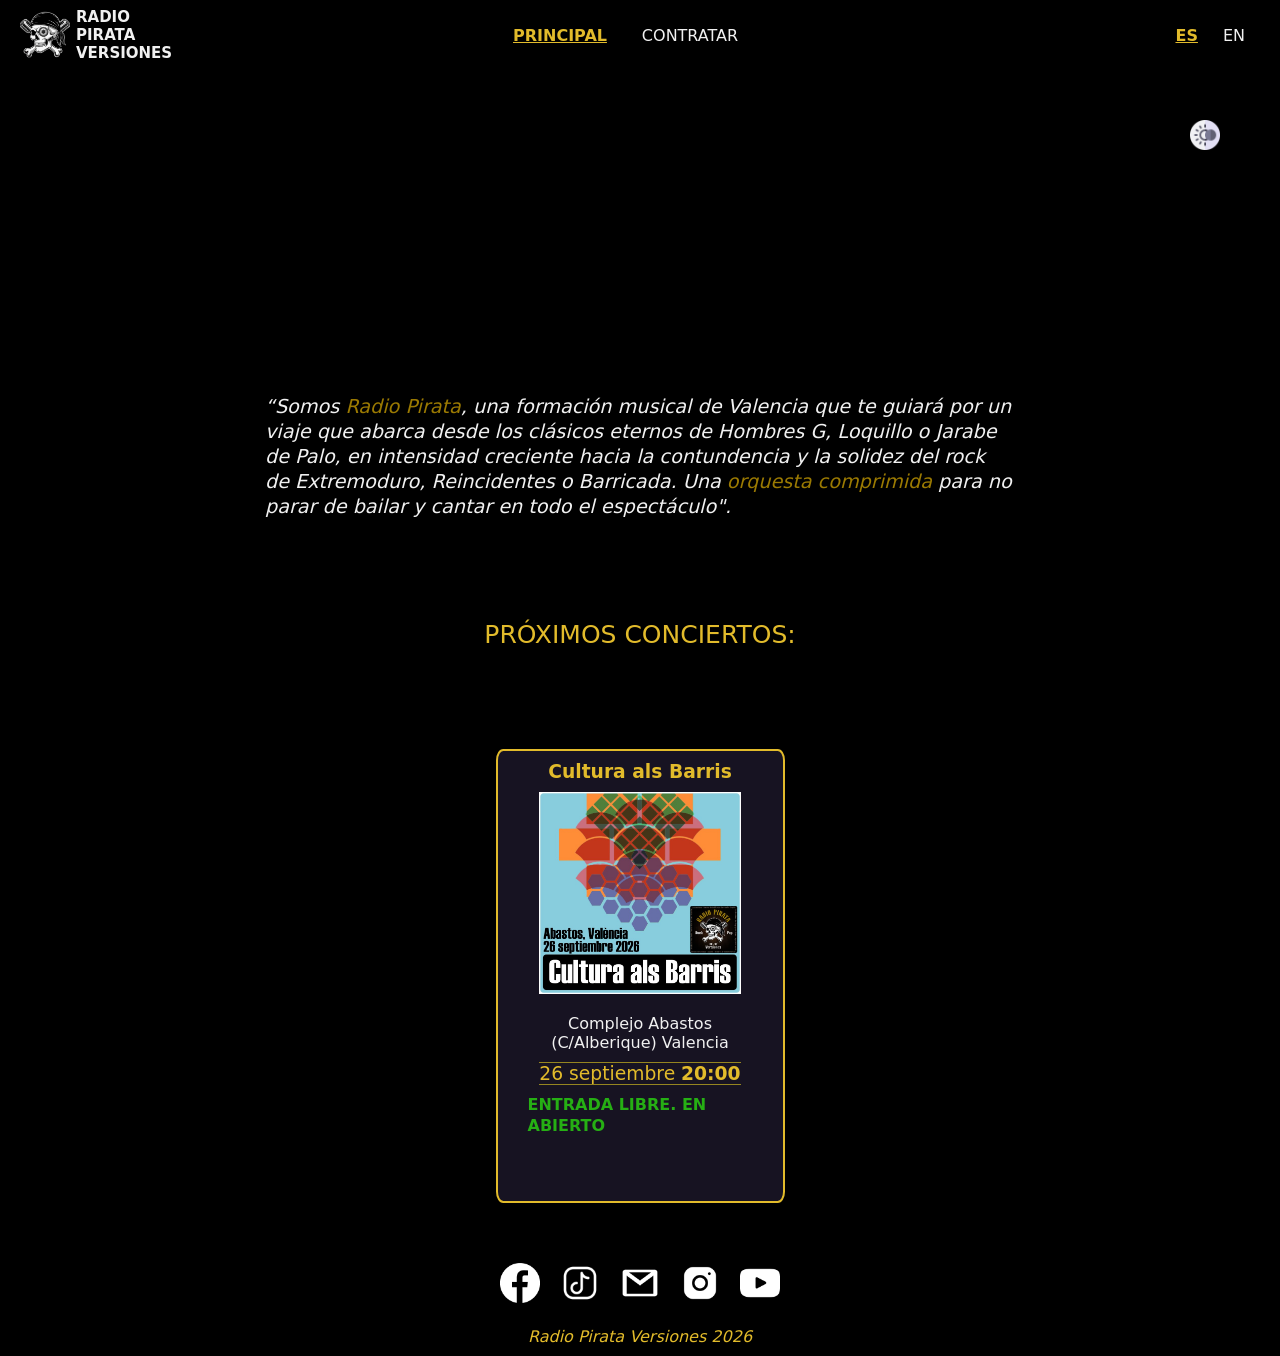
==== commit a9255bf7: "confirmación horario Cultura als barris y activación botón" ====
--- a/index.html
+++ b/index.html
@@ -108,8 +108,8 @@
                         
         
 
-        <a href="" onclick="return false;">
-          <div class="juego inactivo">
+        <a href="https://www.google.com/maps/place/Centro+deportivo+y+cultural+Abastos+de+Supera/@39.4682384,-0.3891701,18.56z/data=!3m1!5s0xd604f46d98011ff:0x7bcf9d6fea9e2d61!4m6!3m5!1s0xd604f46d59c3bd5:0xd46c708f27df503e!8m2!3d39.4679161!4d-0.3882519!16s%2Fg%2F11cs6cp_yf!18m1!1e1?entry=ttu&g_ep=EgoyMDI2MDkwOS4wIKXMDSoASAFQAw%3D%3D" target="_blank" >
+          <div class="juego">
             <h3> <strong>Cultura als Barris</strong></h3>
             <img
               id="logo_DogsAndPuppies"
@@ -121,7 +121,7 @@
             <h4 style="margin: 10px;">Complejo Abastos (C/Alberique) Valencia</h4> 
               <h3 class="fecha"> 26 septiembre
             
-              <strong>hora por confirmar</strong></h3>
+              <strong>20:00</strong></h3>
             
 
             <p class="anuncio" style="color: #26af14;">
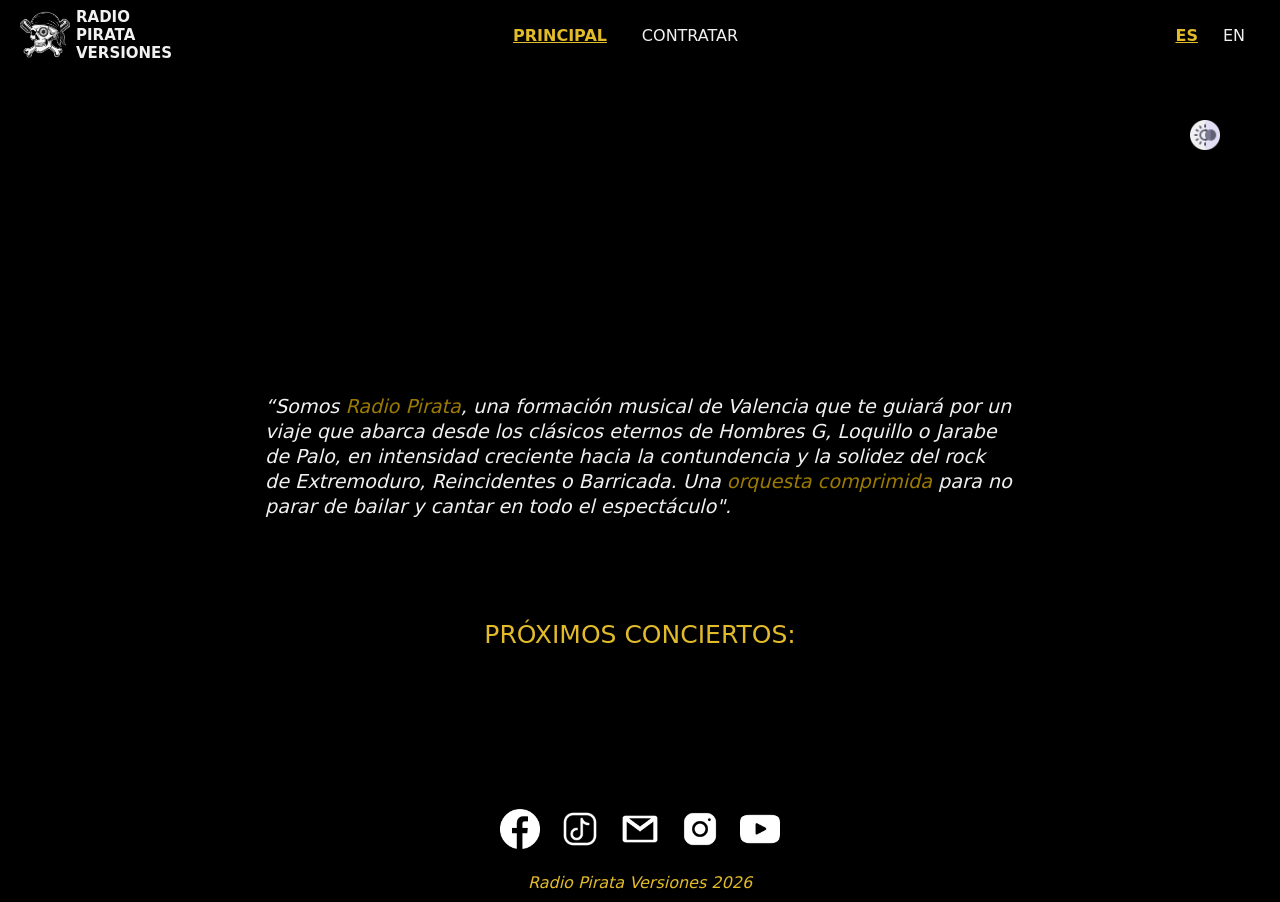
==== commit 4942d04d: "Quito bolo de Cultura als barris" ====
--- a/index.html
+++ b/index.html
@@ -108,28 +108,7 @@
                         
         
 
-        <a href="https://www.google.com/maps/place/Centro+deportivo+y+cultural+Abastos+de+Supera/@39.4682384,-0.3891701,18.56z/data=!3m1!5s0xd604f46d98011ff:0x7bcf9d6fea9e2d61!4m6!3m5!1s0xd604f46d59c3bd5:0xd46c708f27df503e!8m2!3d39.4679161!4d-0.3882519!16s%2Fg%2F11cs6cp_yf!18m1!1e1?entry=ttu&g_ep=EgoyMDI2MDkwOS4wIKXMDSoASAFQAw%3D%3D" target="_blank" >
-          <div class="juego">
-            <h3> <strong>Cultura als Barris</strong></h3>
-            <img
-              id="logo_DogsAndPuppies"
-              width="200"
-              src="imagenes/Abastos_CulturaAlsBarris_26septiembre.jpg"
-              alt="cartel del concierto de Cultura als Barris"
-            />
-            
-            <h4 style="margin: 10px;">Complejo Abastos (C/Alberique) Valencia</h4> 
-              <h3 class="fecha"> 26 septiembre
-            
-              <strong>20:00</strong></h3>
-            
-
-            <p class="anuncio" style="color: #26af14;">
-            ENTRADA LIBRE. EN ABIERTO
-            </p>
-           
-          </div>
-        </a>
+        
         
       
         
